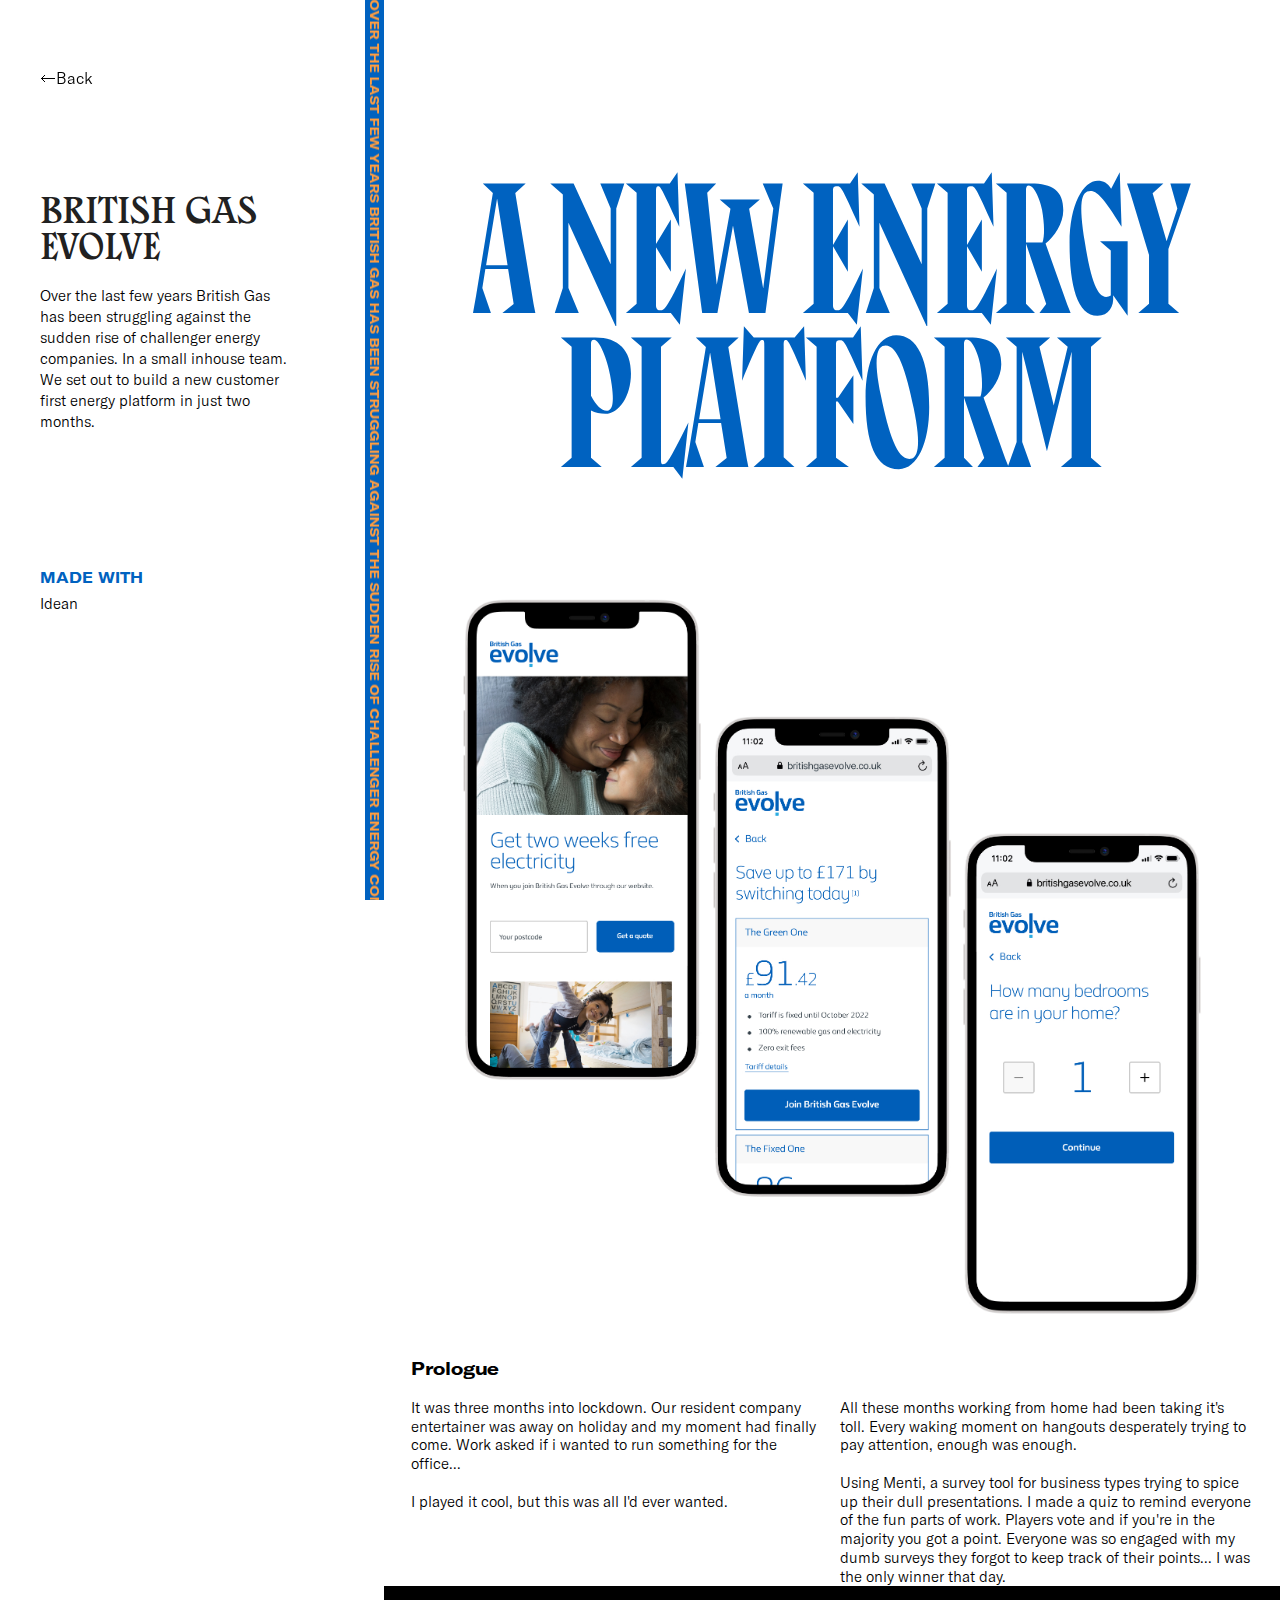
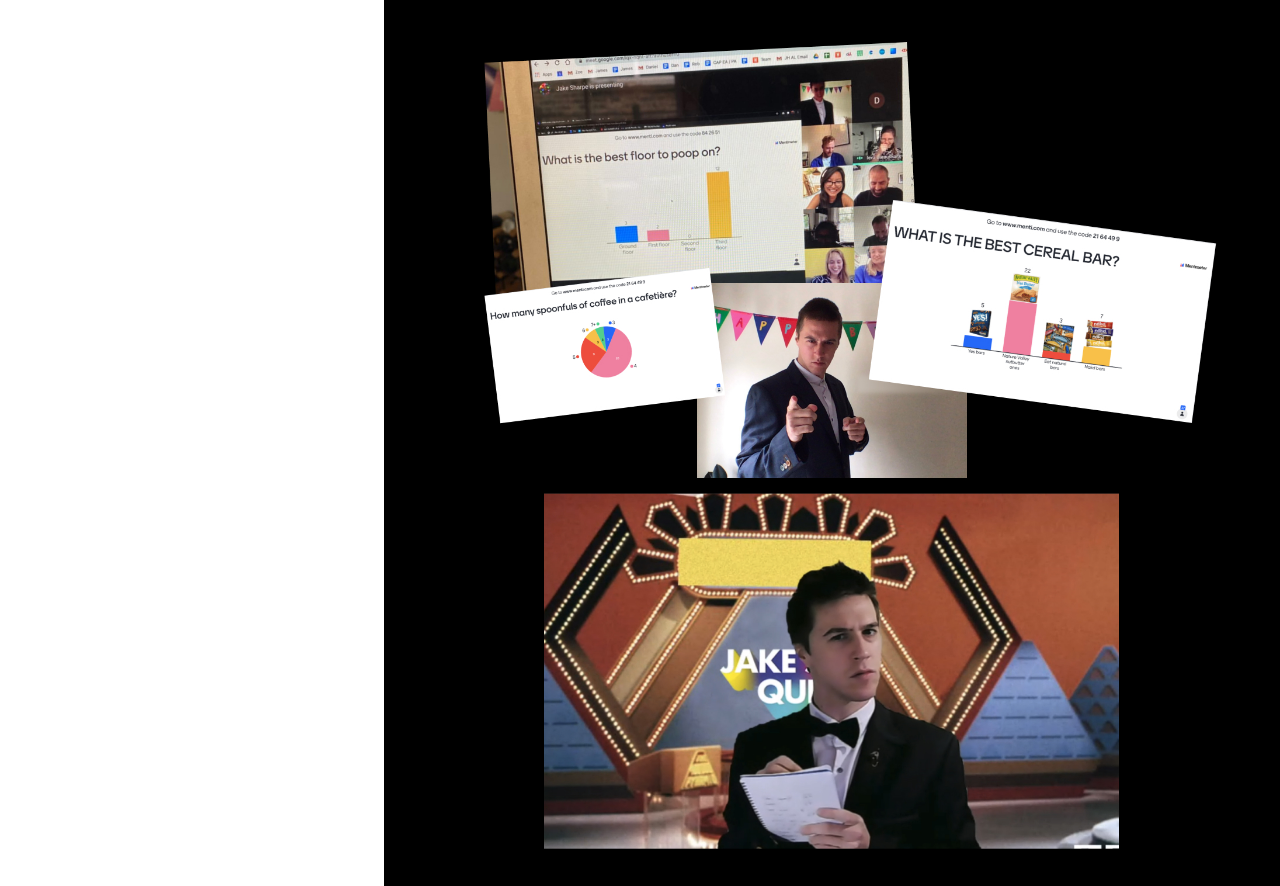
==== bg-evolve.html @ a6cd3c71 "Testing this" ====
<!doctype html>
<html class="no-js" lang="">

<head>
  <meta charset="utf-8">
  <title>British Gas Evolve – Jake Sharpe</title>

  <link rel="apple-touch-icon-precomposed" sizes="57x57" href="favicon/apple-touch-icon-57x57.png" />
  <link rel="apple-touch-icon-precomposed" sizes="114x114" href="favicon/apple-touch-icon-114x114.png" />
  <link rel="apple-touch-icon-precomposed" sizes="72x72" href="favicon/apple-touch-icon-72x72.png" />
  <link rel="apple-touch-icon-precomposed" sizes="144x144" href="favicon/apple-touch-icon-144x144.png" />
  <link rel="apple-touch-icon-precomposed" sizes="120x120" href="favicon/apple-touch-icon-120x120.png" />
  <link rel="apple-touch-icon-precomposed" sizes="152x152" href="favicon/apple-touch-icon-152x152.png" />
  <link rel="icon" type="image/png" href="favicon/favicon-32x32.png" sizes="32x32" />
  <link rel="icon" type="image/png" href="favicon/favicon-16x16.png" sizes="16x16" />
  
  
  <meta name="description" content="Portfolio site for London based designer, Jake Sharpe.">

  <meta name="viewport" content="width=device-width, initial-scale=1">

  <link rel="manifest" href="site.webmanifest">
  <link rel="apple-touch-icon" href="icon.png">
  <!-- Place favicon.ico in the root directory -->

  <link rel="stylesheet" href="css/normalize.css">
  <link rel="stylesheet" href="css/fonts.css">
  <link rel="stylesheet" href="css/main.css">
  <link rel="stylesheet" href="css/project-style.css">
  <link rel="stylesheet" href="css/animation.css">
  

  <meta name="theme-color" content="#fafafa">
  
</head>

<body class="bgevolve">
  <!--[if IE]>
    <p class="browserupgrade">You are using an <strong>outdated</strong> browser. Please <a href="https://browsehappy.com/">upgrade your browser</a> to improve your experience and security.</p>
  <![endif]-->


<!-- MARQUEE BAR -->
<div class="project-banner bgevolve-inverse">
  <span class="marquee marquee-top">  Over the last few years British Gas has been struggling against the sudden rise of challenger energy companies. In a small inhouse team. We set out to build a new customer first energy platform in just two months.          </p>

  </span>
</div>


<!-- Project info  -->
<section class="project-info-wrapper">

  <div class="project-info-content">
      <nav>
        <a href="/">🡐Back </a>
      </nav>

      <div class="project-intro">
          <h1 class ="project-title">
           British Gas Evolve   
        </h1>
          <p class ="" >
            Over the last few years British Gas has been struggling against the sudden rise of challenger energy companies. In a small inhouse team. We set out to build a new customer first energy platform in just two months.          </p>
      </div>

<div class="project-link-wrapper">
        <!-- <p>Get to the good stuff</p> -->
        <!-- <a href="#intro"> 
          <div class="project-link">Intro</div>
        </a> -->
         <!-- <a href="#connections"> 
          <div class="project-link">Connections Round</div>
        </a>
        <a href="#fashion"> 
          <div class="project-link">Fashion Round</div>
        </a>
        <a href="#internet"> 
          <div class="project-link">Internet Round</div>
        </a> -->
      </div> 


      <div class="project-collaborators">
        <h2> Made with </h2>
          <a href="https://www.idean.com/" target="_blank">
            <p>Idean</p>
          </a>
      </div>

  </div>
</section>


<!-- Projects content -->

<section class="project-content">
  
  <div class="project-hero quiz-hero">
      <h2 class="hero-title  quiz-titles">A new energy platform</h2>
  </div>
  

  <img class="cover-img" src="img/projects/bgevolve/bgevolve-hero-1.jpg">

<div class="text-container">

  <h3>Prologue</h3>

    <p class="text-paragraph two-column text-left-column">
    It was three months into lockdown. Our resident company entertainer was away on holiday and my moment had finally come. Work asked if i wanted to run something for the office...
    <br>
    <br>
    I played it cool, but this was all I'd ever wanted.
    </p>

  <p class="text-paragraph two-column text-right-column">
    All these months working from home had been taking it's toll. Every waking moment on hangouts desperately trying to pay attention, enough was enough.<br><br>

    Using Menti, a survey tool for business types trying to spice up their dull presentations. I made a quiz to remind everyone of the fun parts of work. Players vote and if you're in the majority you got a point. Everyone was so engaged with my dumb surveys they forgot to keep track of their points... I was the only winner that day.<br>
    </p>
</div>
<img class="cover-img" src="img/projects/quiz/jakes-quiz-trial.jpg">



<img class="cover-img" src="img/projects/quiz/jakes-quiz-jake-sharpe.jpg">

</section>



 

<!-- Marquee Loop -->
  <script type="text/javascript" src="js/case-study.js"></script>

<!-- Analytics -->
  <script>
    window.ga = function () { ga.q.push(arguments) }; ga.q = []; ga.l = +new Date;
    ga('create', 'UA-21573491-2', 'auto'); ga('set','transport','beacon'); ga('send', 'pageview')
  </script>
  <script src="https://www.google-analytics.com/analytics.js" async defer></script>

</body>

</html>
---- css/fonts.css ----
@font-face {
    font-family: 'Syne-Extra';
    src: url('../fonts/syne-extra.woff2') format('woff2'),
         url('../fonts/syne-extra.woff') format('woff');
}

@font-face {
    font-family: 'Zangezi';
    src: url('../fonts/Zangezi08-Regular.woff') format('woff'), 
         url('../fonts/Zangezi08-Regular.woff2') format('woff2');
}

@font-face {
    font-family: 'Zangezi Condensed';
    src: url('../fonts/Zangezi08-Condensed.woff') format('woff'), 
         url('../fonts/Zangezi08-Condensed.woff2') format('woff2');
}


@font-face {
    font-family: 'GT America Light';
    src: url('../fonts/GT-America-Standard-Light.woff') format('woff'), 
         url('../fonts/GT-America-Standard-Light.woff2') format('woff2');
}

@font-face {
    font-family: 'GT America Extended Bold';
    src: url('../fonts/GT-America-Extended-Bold.woff') format('woff'), 
         url('../fonts/GT-America-Extended-Bold.woff2') format('woff2');
}
---- css/main.css ----
/*! HTML5 Boilerplate v7.1.0 | MIT License | https://html5boilerplate.com/ */

/* main.css 1.0.0 | MIT License | https://github.com/h5bp/main.css#readme */
/*
 * What follows is the result of much research on cross-browser styling.
 * Credit left inline and big thanks to Nicolas Gallagher, Jonathan Neal,
 * Kroc Camen, and the H5BP dev community and team.
 */

 
/* ==========================================================================
   Base styles: opinionated defaults
   ========================================================================== */

   html {
    color: #222;
    font-size: 1em;
    line-height: 1.4;
}

/*
 * Remove text-shadow in selection highlight:
 * https://twitter.com/miketaylr/status/12228805301
 *
 * Vendor-prefixed and regular ::selection selectors cannot be combined:
 * https://stackoverflow.com/a/16982510/7133471
 *
 * Customize the background color to match your design.
 */

::-moz-selection {
    background: #39ff00;
    text-shadow: none;
}

::selection {
    background: #39ff00;
    text-shadow: none;
}

/*
 * A better looking default horizontal rule
 */

hr {
    display: block;
    height: 1px;
    border: 0;
    border-top: 1px solid #ccc;
    margin: 1em 0;
    padding: 0;
}

/*
 * Remove the gap between audio, canvas, iframes,
 * images, videos and the bottom of their containers:
 * https://github.com/h5bp/html5-boilerplate/issues/440
 */

audio,
canvas,
iframe,
img,
svg,
video {
    vertical-align: middle;
}

/*
 * Remove default fieldset styles.
 */

fieldset {
    border: 0;
    margin: 0;
    padding: 0;
}

/*
 * Allow only vertical resizing of textareas.
 */

textarea {
    resize: vertical;
}

/* ==========================================================================
   Browser Upgrade Prompt
   ========================================================================== */

.browserupgrade {
    margin: 0.2em 0;
    background: #ccc;
    color: #000;
    padding: 0.2em 0;
}


p { margin: 0;
    padding: 0;}


 /* ==========================================================================
   Author's custom styles
   ========================================================================== */


/* Nav Setup */

nav {
    width: 100vw;
    position: fixed;
    top: 3vh;
    z-index: 99999;
}
.navigation {
    list-style:none;
    margin:0;
    padding:0;
    text-align:center;
    
}
.navigation li {
    display:inline;
    padding: 0 8vw;
    

}
.navigation a {
    display:inline-block;
    text-decoration: none;
    
}



/*  Typographic Styles */
nav, a, li {
  font-family: 'GT America Light';
  
}

a {
  text-decoration: none;
}

 a, a:link, a:visited { 
  color: white;
} 



a:hover, .active {
  border-bottom: 2px solid white;
}



p {font-family: 'GT America Light'; }

.bold {
  font-family: 'GT America Extended Bold';
}

h1 { 
  text-align: center;
  font-family: 'Zangezi', sans-serif;
  font-weight: normal;
  text-transform: uppercase;
  line-height: 11.75vw;
  width: 60vw;
  color: white;

  
}

h2 {
  margin: 0 ;
  padding: 1% 0 0 0 ;
  text-align: center;
  font-size: 12vw;
  line-height: 14vw;

  color: #fff;
  text-decoration: none;
  text-transform: uppercase;
  z-index:  3;

  font-family: 'Zangezi Condensed', sans-serif;
  font-weight: normal;

  overflow-wrap: break-word;
  hyphens: auto;
  -moz-hyphens:auto;
  -ms-hyphens:auto;
  -webkit-hyphens: auto;

}

h3 {
  font-family: 'GT America Extended Bold', sans-serif;
  font-weight: normal;
  font-size: 26px;
  letter-spacing: -0.2px;
}

.text-container h3 {
  font-weight: bold;
  font-size: 18px;
  line-height: 125.7%;
}


.secret-mobile-header {
display: inline-block;
    padding: 0;
  margin: 0;
}

.tagline {
  text-align: center;
  padding: 2.5vh 5vw;

}

.blend-mode {
  mix-blend-mode: difference;
}


/* Layout */

.hero-section {
  padding-top: 12.5vh;
  background-color: #212121;
  display: flex;
  align-items: center;
  justify-content: center;
  flex-direction: column;
  min-height: 30vh;
  width: 100%;
  height: auto;

  
}



.hero-content {
    padding: 0vh 0 0vh 0;
    color: white;
    background-color: #212121;
}

.hero-section img {
  width: 480px;

}


.hero-h1 {
  font-size: 165px;
  line-height: 0vw;
  width: 100vw;
  margin: 0;
  padding-top: -1vh;

  
}

.tagline {
  padding: 7vh 0vw;

}

.hero-content {
  padding-bottom: 5vh ;

}
.hero {
  position: absolute;
      height: 40vh;
}



 .projects {
    background-color: #FF1D53;
    padding: 2% 0 0% 0;
  } 

  .grid {
    display: grid;
    place-items: center;
  }
  
  .full-area {
    grid-area: 1/1;
    overflow: hidden;
  }
  
  .card {
    height: auto;
    width: 100%;
    overflow: hidden;
    display: flex;
    justify-content: center;
  }
  
  .marquee-wrapper {
    position: absolute;
    width: 100%;
    overflow: hidden;
    
  }
  
  .projects span {
    text-align: center;
    font-size:  3vw;


    font-family: 'GT America Extended Bold', sans-serif;
    color: #6D1212;
    text-transform: uppercase;
    padding-bottom: 2%;
  }
  

  @media (max-width: 1024px) {

    .hero-h1 {
      font-size: 13.5vw;
      line-height: 0vw;
      width: 100vw;
      margin: 0;
      padding-top: 1vh;

      
    }

    .tagline {
      padding: 4vh 0vw;
    
    }

    .hero-content {
      padding-bottom: 7vh ;
    
    }

    .hero-section img {
      width: 360px;
    }

    h2 {
      font-size: 20.5vw;
      line-height: 21.5vw;
      text-decoration: none;
    }
    
    .projects {
      padding: 8% 0 5% 0;
    }

    .projects span {
      font-size:  9vw;
      
  }


  }




  
   /* Mobile styles */

  @media (max-width: 640px) {


.navigation li {
  padding: 0px 8vw; }

.hero-section {
  padding-bottom: 5vw;
 
  background-color: #212121;
}

.hero-h1 {
  padding-top: -1vh;
  font-size: 14vw;
  line-height: 0;
}

.hero-section img {
  width: 300px;
}
.hero-section canvas { }

 
.hero-content {
  position: inherit;
  background-color: #212121;
  width: 100%;
  padding: 3vw 0 8vh 0;

}


.tagline {
  text-align: center;
  padding: 0vh 15vw;

  

}
.secret-mobile-header {
 

}

canvas {
}



 

    .projects {
      padding: 20% 0 18% 0;
    }

    


    /* h1 { 
        width: 100vw;
        font-size:  21vw;
        line-height: 21vw; 
      } */

      
    h2 {
      font-size: 30.5vw;
      line-height: 31.5vw;
    }

    .projects span {
      font-size:  16vw;}
      
  



  }
  
   





















 /* ==========================================================================
   Helper classes
   ========================================================================== */

/*
 * Hide visually and from screen readers
 */

 .hidden {
  display: none !important;
}

/*
* Hide only visually, but have it available for screen readers:
* https://snook.ca/archives/html_and_css/hiding-content-for-accessibility
*
* 1. For long content, line feeds are not interpreted as spaces and small width
*    causes content to wrap 1 word per line:
*    https://medium.com/@jessebeach/beware-smushed-off-screen-accessible-text-5952a4c2cbfe
*/

.visuallyhidden {
  border: 0;
  clip: rect(0 0 0 0);
  height: 1px;
  margin: -1px;
  overflow: hidden;
  padding: 0;
  position: absolute;
  width: 1px;
  white-space: nowrap; /* 1 */
}

/*
* Extends the .visuallyhidden class to allow the element
* to be focusable when navigated to via the keyboard:
* https://www.drupal.org/node/897638
*/

.visuallyhidden.focusable:active,
.visuallyhidden.focusable:focus {
  clip: auto;
  height: auto;
  margin: 0;
  overflow: visible;
  position: static;
  width: auto;
  white-space: inherit;
}

/*
* Hide visually and from screen readers, but maintain layout
*/

.invisible {
  visibility: hidden;
}

/*
* Clearfix: contain floats
*
* For modern browsers
* 1. The space content is one way to avoid an Opera bug when the
*    `contenteditable` attribute is included anywhere else in the document.
*    Otherwise it causes space to appear at the top and bottom of elements
*    that receive the `clearfix` class.
* 2. The use of `table` rather than `block` is only necessary if using
*    `:before` to contain the top-margins of child elements.
*/

.clearfix:before,
.clearfix:after {
  content: " "; /* 1 */
  display: table; /* 2 */
}

.clearfix:after {
  clear: both;
}

 
/* ==========================================================================
   EXAMPLE Media Queries for Responsive Design.
   These examples override the primary ('mobile first') styles.
   Modify as content requires.
   ========================================================================== */

   @media only screen and (min-width: 35em) {
    /* Style adjustments for viewports that meet the condition */
}

@media print,
       (-webkit-min-device-pixel-ratio: 1.25),
       (min-resolution: 1.25dppx),
       (min-resolution: 120dpi) {
    /* Style adjustments for high resolution devices */
}

 
/* ==========================================================================
   Print styles.
   Inlined to avoid the additional HTTP request:
   https://www.phpied.com/delay-loading-your-print-css/
   ========================================================================== */

@media print {
    *,
    *:before,
    *:after {
        background: transparent !important;
        color: #000 !important; /* Black prints faster */
        -webkit-box-shadow: none !important;
        box-shadow: none !important;
        text-shadow: none !important;
    }

    a,
    a:visited {
        text-decoration: underline;
    }

    a[href]:after {
        content: " (" attr(href) ")";
    }

    abbr[title]:after {
        content: " (" attr(title) ")";
    }

    /*
     * Don't show links that are fragment identifiers,
     * or use the `javascript:` pseudo protocol
     */

    a[href^="#"]:after,
    a[href^="javascript:"]:after {
        content: "";
    }

    pre {
        white-space: pre-wrap !important;
    }
    pre,
    blockquote {
        border: 1px solid #999;
        page-break-inside: avoid;
    }

    /*
     * Printing Tables:
     * http://css-discuss.incutio.com/wiki/Printing_Tables
     */

    thead {
        display: table-header-group;
    }

    tr,
    img {
        page-break-inside: avoid;
    }

    p,
    h2,
    h3 {
        orphans: 3;
        widows: 3;
    }

    h2,
    h3 {
        page-break-after: avoid;
    }
}
---- css/project-style.css ----
/*  Hover States */
 .projects:hover {
  background-color: #222;
}
.projects:hover h2 {
  color: #fff;
}
.projects:hover span {
  color: #fff;
}



/*  Case Study  */



/*  INFO BAR */

.project-info-wrapper {
float: left;
width: 28.5vw;
height: 100vh;
position: fixed;
top: 0;
left: 0;
background-color: white;
color: black;

}

.project-info-wrapper nav {
position: relative;
}

.project-info-wrapper nav a{
color: black;
}

.project-info-wrapper nav a:hover{
color: black;
border-bottom: 1px solid #000;
}

.project-intro {
margin-top: 15vh;
}

.project-info-wrapper h1{
font-size: 36px;

color: #212121;
padding: 0 0 16px 0;
margin: 0;
line-height: 1;
width: auto;
text-align: left;
}


.project-info-wrapper p{
font-size: 15px;
}

.project-info-content {
padding: 40px;
  max-width: 70%;
}

.project-link-wrapper {
margin-top: 7.5vh;
;
}

.project-link-wrapper p {
margin-bottom: 12px;
}

.project-link-wrapper .project-link {
padding: 8px 14px;
font-size: 21px;
font-family: 'GT America Extended Bold', sans-serif;
color: white;
background-color: black;
width: auto;
display: inline-flex;
}

.project-link-wrapper .project-link:hover {
color: black;
background-color: white;
}

.project-collaborators {
margin-top: 15vh;
}

.project-collaborators h2{
color: #000;
font-family: 'GT America Extended Bold', sans-serif;
font-size:15px;
text-align: left;

line-height: 1;
margin-bottom: 8px;
}

.project-collaborators a {
color: #000;
}

/*  marqee bar */

.project-banner {


width: 1.5vw;
overflow: hidden;
height: 100vh;
background-color: red;

writing-mode: vertical-rl;
text-orientation: mixed;

position: fixed;
top: 0;
left: 28.5vw;

text-align: center;
font-size:  1vw;
white-space: nowrap	; 
line-height: 1.5vw;
text-transform: uppercase;
font-family: 'GT America Extended Bold', sans-serif;
}



/* CASE STUDY CONTENT */

.project-hero {
padding: 24% 0;
width: 100%;
background-repeat: no-repeat;
background-size: cover;
}


.hmht-hero {
background-image: url("../img/projects/hmht/hmht-cover2.jpg");
}


.salon63-hero {
background-image: url("../img/projects/salon63/salon63-cover.jpg");
}

/* .quiz-hero {
  background-image: url("../img/projects/quiz/jakes-quiz-cover.jpg");
  } */



.smarty-hero {
  background-image: url("../img/projects/smarty/smarty-cover.png");
  padding: 15% 0 !important;
  }

.smarty-quote {
  background-color: #434449;
  color:#fff;
}

.hero-title{
margin: 0 auto;
text-transform: uppercase;
font-size: 14vw;
line-height: 12vw;
width: 90%;
}

.project-content {
overflow: scroll;
float: right;
width: 70vw;
overflow-y: hidden;
overflow-x: hidden;
/* background-color: black; */
/* color: white; */
}
.cover-img {
width: 100%;
background-size: cover;
}



/* TEXT FOR CASE STUDIES */

.text-container {
margin: 0% 1% ;
padding: 0  0%;
width: 98%;
}


.text-paragraph {
font-style: normal;
font-weight: 300;

font-size: 15px;
line-height: 125.7%;
}

.two-column {
width: 49%;
}

.text-left-column {
float: left;
}
.text-right-column {
float: right;
padding: 0 0 0 0 ;
}


.drop-quote {
padding: 1% 0;
margin: 4% 0;
}

.drop-quote h3 {
font-family: 'Zangezi', sans-serif;
  font-weight: normal;
  text-transform: uppercase;
  font-size: 5rem;
  line-height: 5.4rem;
  letter-spacing: -0.2px;
  text-align: center;
}

.project-info-wrapper .link-inverse {
color: black;

}



.video-container {
width: 70vw;
}

.project-video {
max-width: 100%;
}

.video-container iframe {
margin: 7.5% 0;
width: 100%;
height: 490px;
}


@media (min-width: 1440px) {


.text-container {
  margin: 0% 10% ;
  padding: 0  0%;
  width: 80%;
}   

.text-right-column {
  float: right;
  padding: 0 0 0 0 ;
}

.project-hero {
  padding: 18% 0;
}

}

@media (max-width: 1440px) {
.text-container {
  margin: 0% 3% ;
  padding: 0  0%;
  width: 94%;
}   

.project-hero {
  padding: 36% 0;
}

}


 @media (max-width: 1024px) { 



  .project-banner {
    width: 2.5vw;
    font-size: 1.4vw;
    line-height: 2.5vw;
    left: 34.5vw;
  }

  .project-info-wrapper {
    left: 0;
    width: 34.5vw;
    min-width: 30vw ;
  }

  .project-content {
    width: 63vw;
  }

  .text-container {
    float: right;
    margin: 0% 0% ;
    padding: 0  3%;
    width: 94%;
  }   
  
  .video-container {
    width: 63vw;
  }


}


 /* iPad styles */

@media (max-width: 860px) { 

  .project-hero {
    width: 100%;
    padding: 18% 0vw;
    background-size: contain;
  }
  
  .hero-title{
    font-size: 21vw;
    line-height: 18vw;
    width: 100%;
  }
  

  .project-banner {
    width: 4vw;
    height: 100%;
    font-size: 2.5vw;
    line-height: 3.75vw;
    left: 0; 
  }

  .project-info-wrapper {
    left: 0;
    width: 100vw;
    position: initial;
    height: auto;
  }

  .project-content {
    width: 96vw;
    margin-left: 4vw;
    float: none;
}

.video-container {
  width: 96vw;
}

.project-info-content {
  max-width: 70%;
  padding: 80px;
  margin-left: 0;

}

.project-info-content nav  {
  position: initial;
  display: inline;
}

.project-intro {
}


.text-container {
  margin: 0% 2% ;
  padding: 0  0%;
  width: 94%;
  float: none;

}

.video-iframe {
  width: 96vw; 
margin: 0;
height:410px;
}

.drop-quote h3 {
font-size: 4rem;
line-height: 4.2rem;

}

}


 /* Mobile styles */

 @media (max-width: 640px) { 

  .project-info-wrapper {
    left: 0;
    width: 100vw;
    position: initial;
    height: auto;
  }

  .project-info-content {
    max-width: 100%;
    padding: 80px 50px 80px 50px;
    margin-left: 0;}


.text-container {
  margin: 0% 0% ;
  padding: 0  2%;
  width: 90%;

}

.two-column {
  width: 100%;
  padding-bottom: 15px;

}

.text-left-column {
  float: left;
}
.text-right-column {
  float: left;
}

.video-container iframe {
margin: 7% 0;
width: 100%;
height: auto;
}

.drop-quote h3 {
  font-size: 2.5rem;
  line-height: 2.4rem;

}


}












/* Projects Styles */

.the-grid h2 {
  color: #00E8DA;
  mix-blend-mode: difference;
}
.the-grid span {
  color: #FFFFFF;
  mix-blend-mode: difference;
}
.the-grid {
  background-color: #152028;
  color: #00E8DA;  
}

.the-grid-inverse {
  background-color: #00E8DA;
  color: #152028;    
}


.hmht h2 {
  color: #CAE51A; 
  mix-blend-mode: difference;
}
.hmht span {
  color: #FF8C22;
  mix-blend-mode: difference;
}
.hmht {
  background-color: #83E9FF;  
  color: #3214AE; 
}

.hmht-titles { 
color:#83E9FF;
}
.hmht-inverse {
  background-color: #3214AE;  
  color: #83E9FF;
}





.pedal {
  background-color: #FF1D53;
  color: #FFF8E6;
}

.pedal-titles {
color: #FFF8E6;

}

.pedal span{
  color: #c50000;
  mix-blend-mode: difference;
}




.local-hero h2 {
  color: #FF5959;
  
}
.local-hero span {
  color: #8A43FF;
  mix-blend-mode: difference;
}

.local-hero {
  background-color:  #FDFF83;
}



/* SALON 63 */



.salon63 span {
  color: #ff0002;
  mix-blend-mode: difference;
}

.salon63 {
  background-color:  #190A2B;
  color: white;
}

.salon63-titles {
  color:  #fff;
}


/* QUIZ */

.quiz h2 {
  color: #fff;
  mix-blend-mode: difference;
}

.quiz span {
  color: #ffb85c;
  mix-blend-mode: difference;
}  

.quiz {
  background-color: #000;
  color: white;
}


.quiz-titles {
  color:  #fff;
}



/*  SMARTY */

.smarty {
background-color: #2D2F32;
color: white;
}

.smarty h2 {
color: #fff;
/* mix-blend-mode: difference; */

}

.smarty span {
color: #0EECC4;
mix-blend-mode: difference;
}  

.smarty-title {
font-size: 14vw;
line-height: 12vw;
}

.smarty span {
color: #0EECC4;
mix-blend-mode: difference;
}  

.smarty-title {
font-size: 14vw;
line-height: 12vw;
}


/*  BG EVOLVE */

.bgevolve {
background-color: #fff;
color: #000;
}

.bgevolve h2{
color: #0062c0;
}


.bgevolve .project-hero {
padding: 21% 0 10% 0;  }


.bgevolve-inverse {
background-color: #0062c0;
color: white;
}

.bgevolve-inverse span {
color: #fff;
mix-blend-mode: difference;

}





/* HMHT */


.hmht h2 {
  color: #CAE51A;
  mix-blend-mode: difference;
}
.hmht span {
  color: #FF8C22;
  mix-blend-mode: difference;
}
.hmht {
  background-color: #83E9FF;  
}

.hmht-titles { 
color:#83E9FF;
}
.hmht-inverse {
  background-color: #3214AE;  
  color: white;
}








.sandyfm h2 {
  color: #FFF0A7;
  
}
.sandyfm span {
  color: #9EE1FF;
  mix-blend-mode: difference;
}

.sandyfm {
  background-color:  #2B353A;
}

.farfetch h2 {
  color: #3D0062;
  
}
.farfetch span {
  color: #FF005C;
  mix-blend-mode: difference;
}

.farfetch {
  background-color:  #FFEAEA;
}


.thehogan h2 {
  color: #000;
  
}
.thehogan span {
  color: #78DA44;
  mix-blend-mode: difference;
}

.thehogan {
  background-color:  #fff;
}
---- css/animation.css ----
/*  Original Code  */
  
  /* @keyframes moveLeft {
    0% {
      transform: translateX(0);
    }
    100% {
      transform: translateX(-3000vw);
    }

  }
  
  .marquee-left {
    white-space: nowrap;
    display: block;
    position: relative;
  
    animation: moveLeft 160s infinite; 


  }

  @keyframes moveRight {
    0% {
      transform: translateX(-150vw);
    }
    100% {
      transform: translateX(3000vw);
    }
  }
 
  .marquee-right {
    white-space: nowrap;
    position: relative;
      display: block;
    animation: moveRight 160s infinite; 
  } */


  @keyframes moveLeft {
    0% {
      transform: translateX(0);
    }
    100% {
      transform: translateX(-3000vw);
    }
  }

    .marquee-left {
      white-space: nowrap;
      display: block;
      position: relative;
      animation: moveLeft 300s infinite;

      will-change: transform;
    }


    @keyframes moveRight {
      0% {
        transform: translateX(-6000vw);
      }
      100% {
        transform: translateX(-3000vw);
      }
    }

    .marquee-right {
      white-space: nowrap;
      position: relative;
      display: block;
      animation: moveRight 300s infinite;

      will-change: transform;
    }



    @keyframes moveTop {
      0% {
        transform: translateY(0);
      }
      100% {
        transform: translateY(-3000vw);
      }
    }

    .marquee-top {
      white-space: nowrap;
      position: relative;
      display: block;
      animation: moveTop 500s infinite;
    
      will-change: transform;
    }
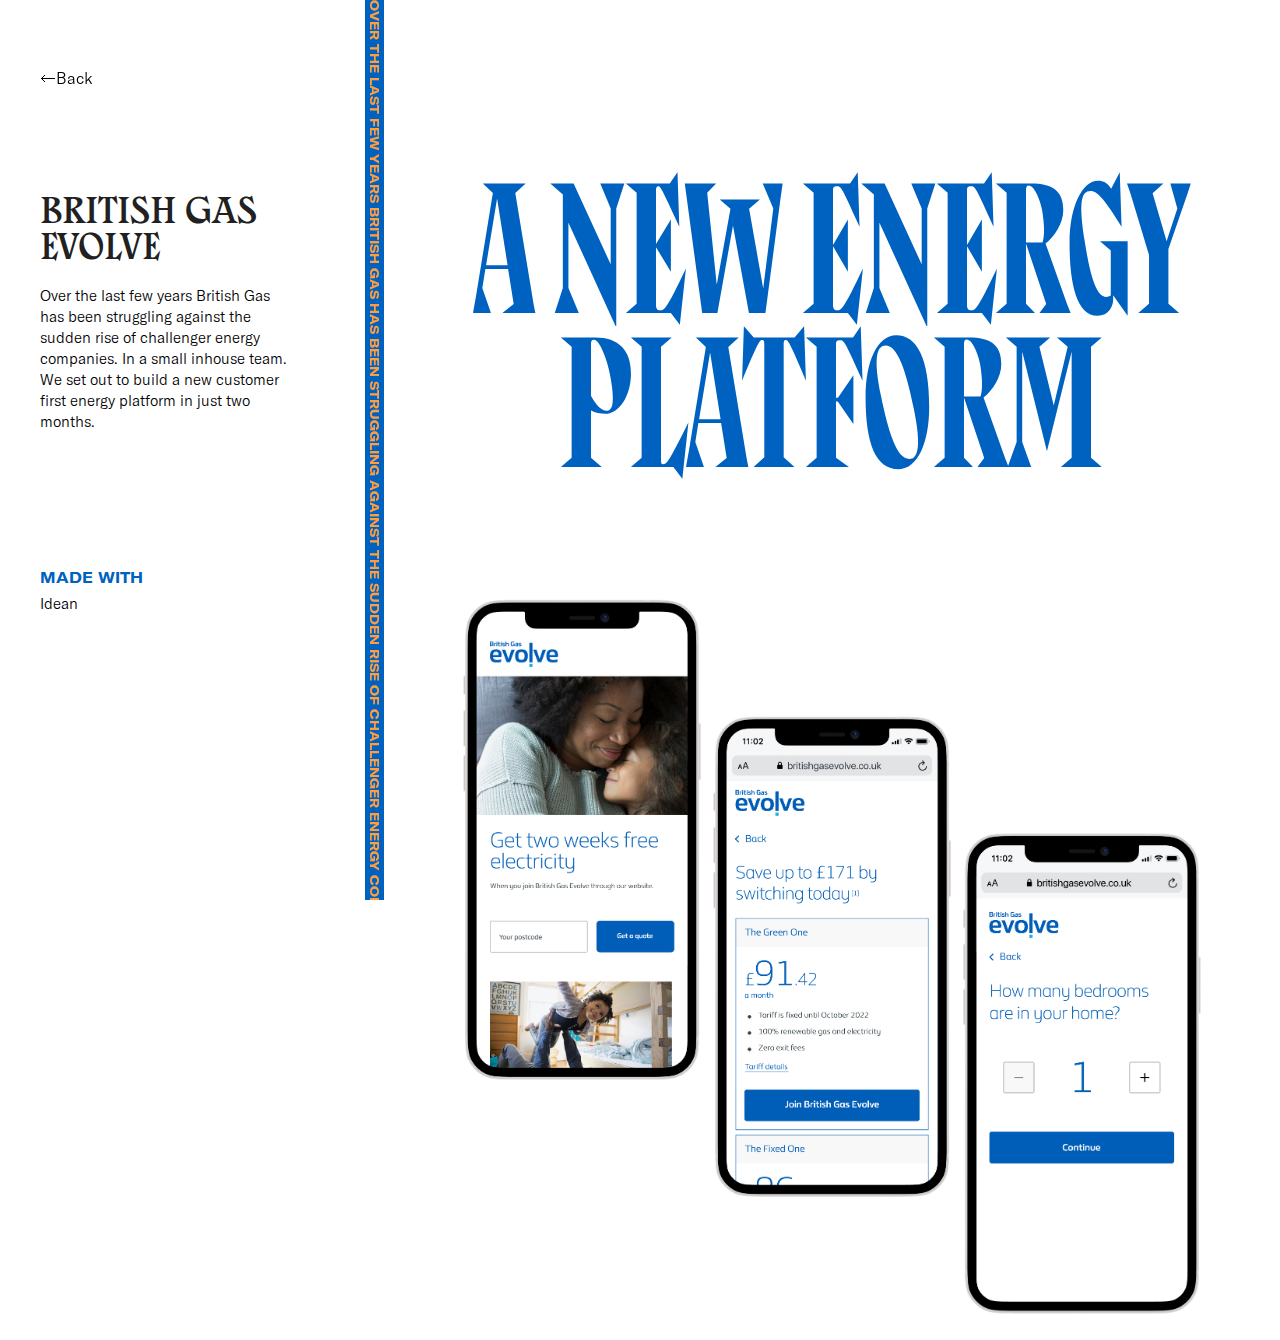
==== commit 3daea089: "Adding Coachable" ====
--- a/bg-evolve.html
+++ b/bg-evolve.html
@@ -101,9 +101,9 @@
   </div>
   
 
-  <img class="cover-img" src="img/projects/bgevolve/bgevolve-hero-1.jpg">
+<img class="cover-img" src="img/projects/bgevolve/bgevolve-hero-1.jpg">
 
-<div class="text-container">
+<!-- <div class="text-container">
 
   <h3>Prologue</h3>
 
@@ -124,7 +124,7 @@
 
 
 
-<img class="cover-img" src="img/projects/quiz/jakes-quiz-jake-sharpe.jpg">
+<img class="cover-img" src="img/projects/quiz/jakes-quiz-jake-sharpe.jpg"> -->
 
 </section>
 
--- a/css/project-style.css
+++ b/css/project-style.css
@@ -171,6 +171,13 @@
   color:#fff;
 }
 
+
+.coachable-hero {
+  background-image: url("../img/projects/coachable/coachable-cover.png");
+  padding: 20% 0 !important;
+  }
+
+
 .hero-title{
 margin: 0 auto;
 text-transform: uppercase;
@@ -660,6 +667,35 @@
 }
 
 
+/* COACHABLE */
+
+.coachable {
+  background-color: #090943;
+  color: #f8f8f8;
+  }
+  
+
+  
+  .coachable .project-hero {
+  padding: 21% 0 21% 0; 
+  color: white;
+   }
+
+  .coachable-titles{
+  color: white;
+  }
+  
+  .coachable-inverse {
+    background-color:#090943;
+  color: #f8f8f8;
+  }
+  
+  .coachable-inverse span{
+    color: #FF613F;
+    mix-blend-mode: difference;
+    }
+    
+  
 
 
 
